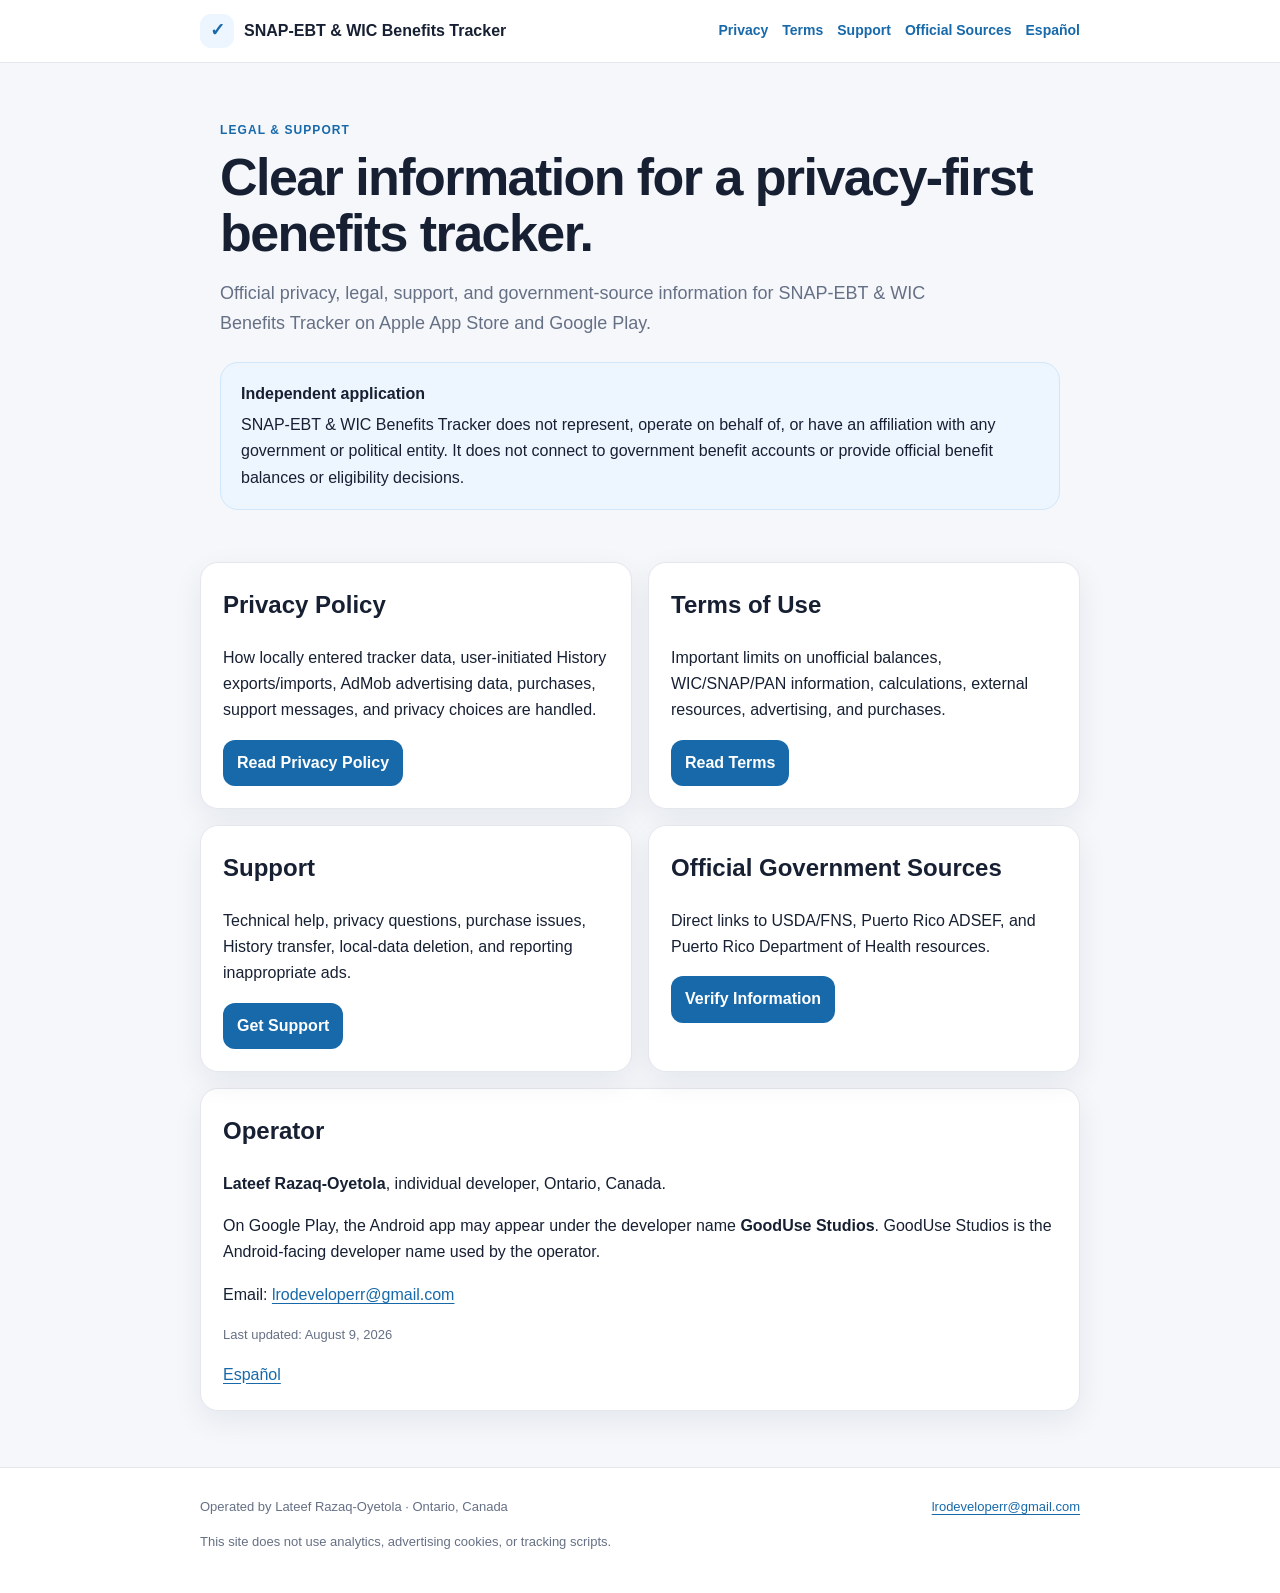
==== docs/index.html @ ac54eca4 "Standardize GoodUse Studios publisher name" ====
<!doctype html><html lang="en"><head><meta charset="utf-8"><meta name="viewport" content="width=device-width,initial-scale=1"><meta name="description" content="Official legal and support site for SNAP-EBT & WIC Benefits Tracker."><title>SNAP-EBT & WIC Benefits Tracker · Legal & Support</title><link rel="stylesheet" href="assets/style.css"></head><body><header class="site-header"><div class="header-inner"><a class="brand" href="./"><span class="brand-mark" aria-hidden="true">✓</span><span>SNAP-EBT &amp; WIC Benefits Tracker</span></a><nav class="nav"><a href="privacy/">Privacy</a><a href="terms/">Terms</a><a href="support/">Support</a><a href="official-sources/">Official Sources</a><a href="es/">Español</a></nav></div></header><main id="main" class="container">
<section class="hero"><div class="eyebrow">Legal & Support</div><h1>Clear information for a privacy-first benefits tracker.</h1><p>Official privacy, legal, support, and government-source information for SNAP-EBT &amp; WIC Benefits Tracker on Apple App Store and Google Play.</p><div class="notice"><strong>Independent application</strong>SNAP-EBT &amp; WIC Benefits Tracker does not represent, operate on behalf of, or have an affiliation with any government or political entity. It does not connect to government benefit accounts or provide official benefit balances or eligibility decisions.</div></section>
<section class="card-grid"><article class="card"><h2>Privacy Policy</h2><p>How locally entered tracker data, user-initiated History exports/imports, AdMob advertising data, purchases, support messages, and privacy choices are handled.</p><a class="button" href="privacy/">Read Privacy Policy</a></article><article class="card"><h2>Terms of Use</h2><p>Important limits on unofficial balances, WIC/SNAP/PAN information, calculations, external resources, advertising, and purchases.</p><a class="button" href="terms/">Read Terms</a></article><article class="card"><h2>Support</h2><p>Technical help, privacy questions, purchase issues, History transfer, local-data deletion, and reporting inappropriate ads.</p><a class="button" href="support/">Get Support</a></article><article class="card"><h2>Official Government Sources</h2><p>Direct links to USDA/FNS, Puerto Rico ADSEF, and Puerto Rico Department of Health resources.</p><a class="button" href="official-sources/">Verify Information</a></article></section>
<section class="card" style="margin-top:16px"><h2>Operator</h2><p><strong>Lateef Razaq-Oyetola</strong>, individual developer, Ontario, Canada.</p><p>On Google Play, the Android app may appear under the developer name <strong>GoodUse Studios</strong>. GoodUse Studios is the Android-facing developer name used by the operator.</p><p>Email: <a href="mailto:lrodeveloperr@gmail.com">lrodeveloperr@gmail.com</a></p><p class="small">Last updated: August 9, 2026</p><p><a href="es/">Español</a></p></section>
</main><footer class="footer"><div class="footer-inner"><div class="footer-row"><span>Operated by Lateef Razaq-Oyetola · Ontario, Canada</span><a href="mailto:lrodeveloperr@gmail.com">lrodeveloperr@gmail.com</a></div><p class="small">This site does not use analytics, advertising cookies, or tracking scripts.</p></div></footer></body></html>
---- docs/assets/style.css ----
:root{
  --bg:#f5f7fb;--surface:#fff;--text:#172033;--muted:#667085;--line:#e4e7ec;
  --accent:#1769aa;--accent2:#edf6ff;--good:#176b45;--warn:#8a5b00;
  --radius:18px;--shadow:0 10px 30px rgba(16,24,40,.07);--max:920px
}
*{box-sizing:border-box}html{scroll-behavior:smooth}body{margin:0;background:var(--bg);color:var(--text);font-family:-apple-system,BlinkMacSystemFont,"Segoe UI",Roboto,Helvetica,Arial,sans-serif;line-height:1.65}a{color:var(--accent);text-underline-offset:3px}a:hover{text-decoration-thickness:2px}.skip{position:absolute;left:-9999px}.skip:focus{left:16px;top:12px;background:#fff;padding:10px 14px;border-radius:10px;z-index:10}.site-header{background:rgba(255,255,255,.96);border-bottom:1px solid var(--line);position:sticky;top:0;z-index:5}.header-inner{max-width:var(--max);margin:auto;padding:14px 20px;display:flex;align-items:center;justify-content:space-between;gap:18px}.brand{display:flex;align-items:center;gap:10px;text-decoration:none;color:var(--text);font-weight:800}.brand-mark{width:34px;height:34px;border-radius:11px;background:var(--accent2);display:grid;place-items:center;color:var(--accent);font-size:18px}.nav{display:flex;gap:14px;flex-wrap:wrap}.nav a{text-decoration:none;font-size:14px;font-weight:650}.hero{max-width:var(--max);margin:0 auto;padding:58px 20px 28px}.eyebrow{text-transform:uppercase;letter-spacing:.09em;color:var(--accent);font-weight:800;font-size:12px}.hero h1{font-size:clamp(32px,5vw,52px);line-height:1.08;margin:8px 0 14px;letter-spacing:-.03em}.hero p{font-size:18px;color:var(--muted);max-width:720px}.notice{background:var(--accent2);border:1px solid #cfe6fb;border-radius:var(--radius);padding:18px 20px;margin:24px 0}.notice strong{display:block;margin-bottom:4px}.container{max-width:var(--max);margin:0 auto;padding:0 20px 56px}.card-grid{display:grid;grid-template-columns:repeat(2,minmax(0,1fr));gap:16px}.card{background:var(--surface);border:1px solid var(--line);border-radius:var(--radius);padding:22px;box-shadow:var(--shadow)}.card h2,.card h3{margin-top:0}.card p:last-child{margin-bottom:0}.doc{background:var(--surface);border:1px solid var(--line);border-radius:24px;padding:clamp(22px,5vw,52px);box-shadow:var(--shadow)}.doc h1{font-size:36px;line-height:1.15;margin-top:0}.doc h2{font-size:23px;margin-top:38px;padding-top:8px}.doc h3{font-size:18px;margin-top:26px}.doc ul{padding-left:22px}.meta{color:var(--muted);font-size:14px}.toc{background:#f9fafb;border:1px solid var(--line);border-radius:14px;padding:16px 18px;margin:26px 0}.toc a{display:inline-block;margin:3px 10px 3px 0}.source-list{display:grid;gap:14px}.source-item{border:1px solid var(--line);border-radius:14px;padding:16px}.source-item h3{margin:0 0 6px}.badge{display:inline-flex;border-radius:999px;background:#eef7f2;color:var(--good);font-size:12px;font-weight:750;padding:4px 8px;margin-left:7px}.footer{border-top:1px solid var(--line);background:#fff}.footer-inner{max-width:var(--max);margin:auto;padding:28px 20px;color:var(--muted);font-size:13px}.footer-row{display:flex;justify-content:space-between;gap:18px;flex-wrap:wrap}.language{font-size:13px}.button{display:inline-flex;align-items:center;justify-content:center;text-decoration:none;border-radius:12px;padding:10px 14px;background:var(--accent);color:#fff;font-weight:750}.button.secondary{background:#fff;color:var(--accent);border:1px solid #b9d8f0}.contact-box{background:#f9fafb;border:1px solid var(--line);border-radius:14px;padding:18px}.warning{background:#fff8e8;border:1px solid #f1d89e;color:#684700;border-radius:14px;padding:16px}.small{font-size:13px;color:var(--muted)}code.inline{font-family:ui-monospace,SFMono-Regular,Menlo,monospace;background:#f2f4f7;border-radius:6px;padding:2px 6px}.store-block{background:#101828;color:#fff;border-radius:14px;padding:18px;white-space:pre-wrap;font-family:ui-monospace,SFMono-Regular,Menlo,monospace;font-size:13px;line-height:1.55;overflow:auto}
@media(max-width:720px){.header-inner{align-items:flex-start;flex-direction:column}.nav{gap:10px}.hero{padding-top:36px}.card-grid{grid-template-columns:1fr}.doc{border-radius:18px}.doc h1{font-size:30px}}
@media print{.site-header,.footer,.button{display:none!important}body{background:#fff}.container{padding:0}.doc{box-shadow:none;border:0;padding:0}}
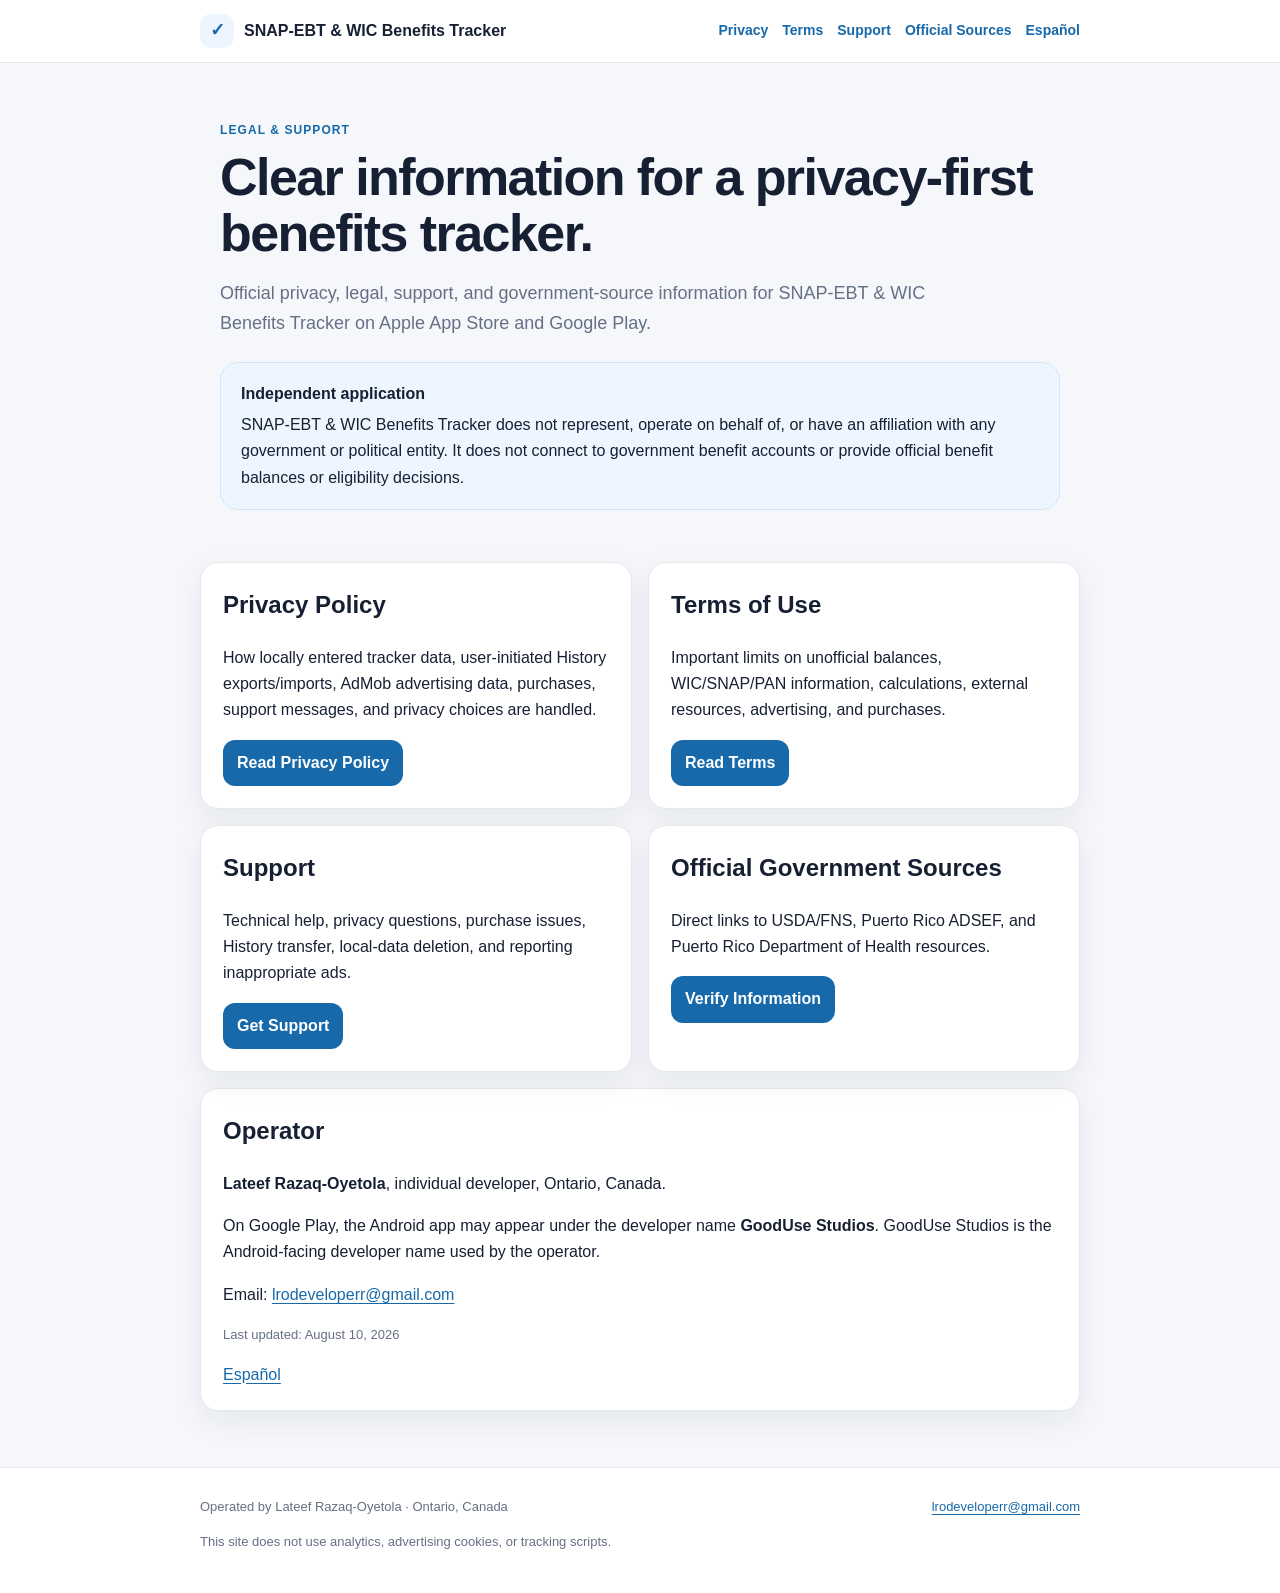
==== commit 37e5e465: "Align privacy disclosures with final app configuration" ====
--- a/docs/index.html
+++ b/docs/index.html
@@ -1,5 +1,5 @@
 <!doctype html><html lang="en"><head><meta charset="utf-8"><meta name="viewport" content="width=device-width,initial-scale=1"><meta name="description" content="Official legal and support site for SNAP-EBT & WIC Benefits Tracker."><title>SNAP-EBT & WIC Benefits Tracker · Legal & Support</title><link rel="stylesheet" href="assets/style.css"></head><body><header class="site-header"><div class="header-inner"><a class="brand" href="./"><span class="brand-mark" aria-hidden="true">✓</span><span>SNAP-EBT &amp; WIC Benefits Tracker</span></a><nav class="nav"><a href="privacy/">Privacy</a><a href="terms/">Terms</a><a href="support/">Support</a><a href="official-sources/">Official Sources</a><a href="es/">Español</a></nav></div></header><main id="main" class="container">
 <section class="hero"><div class="eyebrow">Legal & Support</div><h1>Clear information for a privacy-first benefits tracker.</h1><p>Official privacy, legal, support, and government-source information for SNAP-EBT &amp; WIC Benefits Tracker on Apple App Store and Google Play.</p><div class="notice"><strong>Independent application</strong>SNAP-EBT &amp; WIC Benefits Tracker does not represent, operate on behalf of, or have an affiliation with any government or political entity. It does not connect to government benefit accounts or provide official benefit balances or eligibility decisions.</div></section>
 <section class="card-grid"><article class="card"><h2>Privacy Policy</h2><p>How locally entered tracker data, user-initiated History exports/imports, AdMob advertising data, purchases, support messages, and privacy choices are handled.</p><a class="button" href="privacy/">Read Privacy Policy</a></article><article class="card"><h2>Terms of Use</h2><p>Important limits on unofficial balances, WIC/SNAP/PAN information, calculations, external resources, advertising, and purchases.</p><a class="button" href="terms/">Read Terms</a></article><article class="card"><h2>Support</h2><p>Technical help, privacy questions, purchase issues, History transfer, local-data deletion, and reporting inappropriate ads.</p><a class="button" href="support/">Get Support</a></article><article class="card"><h2>Official Government Sources</h2><p>Direct links to USDA/FNS, Puerto Rico ADSEF, and Puerto Rico Department of Health resources.</p><a class="button" href="official-sources/">Verify Information</a></article></section>
-<section class="card" style="margin-top:16px"><h2>Operator</h2><p><strong>Lateef Razaq-Oyetola</strong>, individual developer, Ontario, Canada.</p><p>On Google Play, the Android app may appear under the developer name <strong>GoodUse Studios</strong>. GoodUse Studios is the Android-facing developer name used by the operator.</p><p>Email: <a href="mailto:lrodeveloperr@gmail.com">lrodeveloperr@gmail.com</a></p><p class="small">Last updated: August 9, 2026</p><p><a href="es/">Español</a></p></section>
+<section class="card" style="margin-top:16px"><h2>Operator</h2><p><strong>Lateef Razaq-Oyetola</strong>, individual developer, Ontario, Canada.</p><p>On Google Play, the Android app may appear under the developer name <strong>GoodUse Studios</strong>. GoodUse Studios is the Android-facing developer name used by the operator.</p><p>Email: <a href="mailto:lrodeveloperr@gmail.com">lrodeveloperr@gmail.com</a></p><p class="small">Last updated: August 10, 2026</p><p><a href="es/">Español</a></p></section>
 </main><footer class="footer"><div class="footer-inner"><div class="footer-row"><span>Operated by Lateef Razaq-Oyetola · Ontario, Canada</span><a href="mailto:lrodeveloperr@gmail.com">lrodeveloperr@gmail.com</a></div><p class="small">This site does not use analytics, advertising cookies, or tracking scripts.</p></div></footer></body></html>
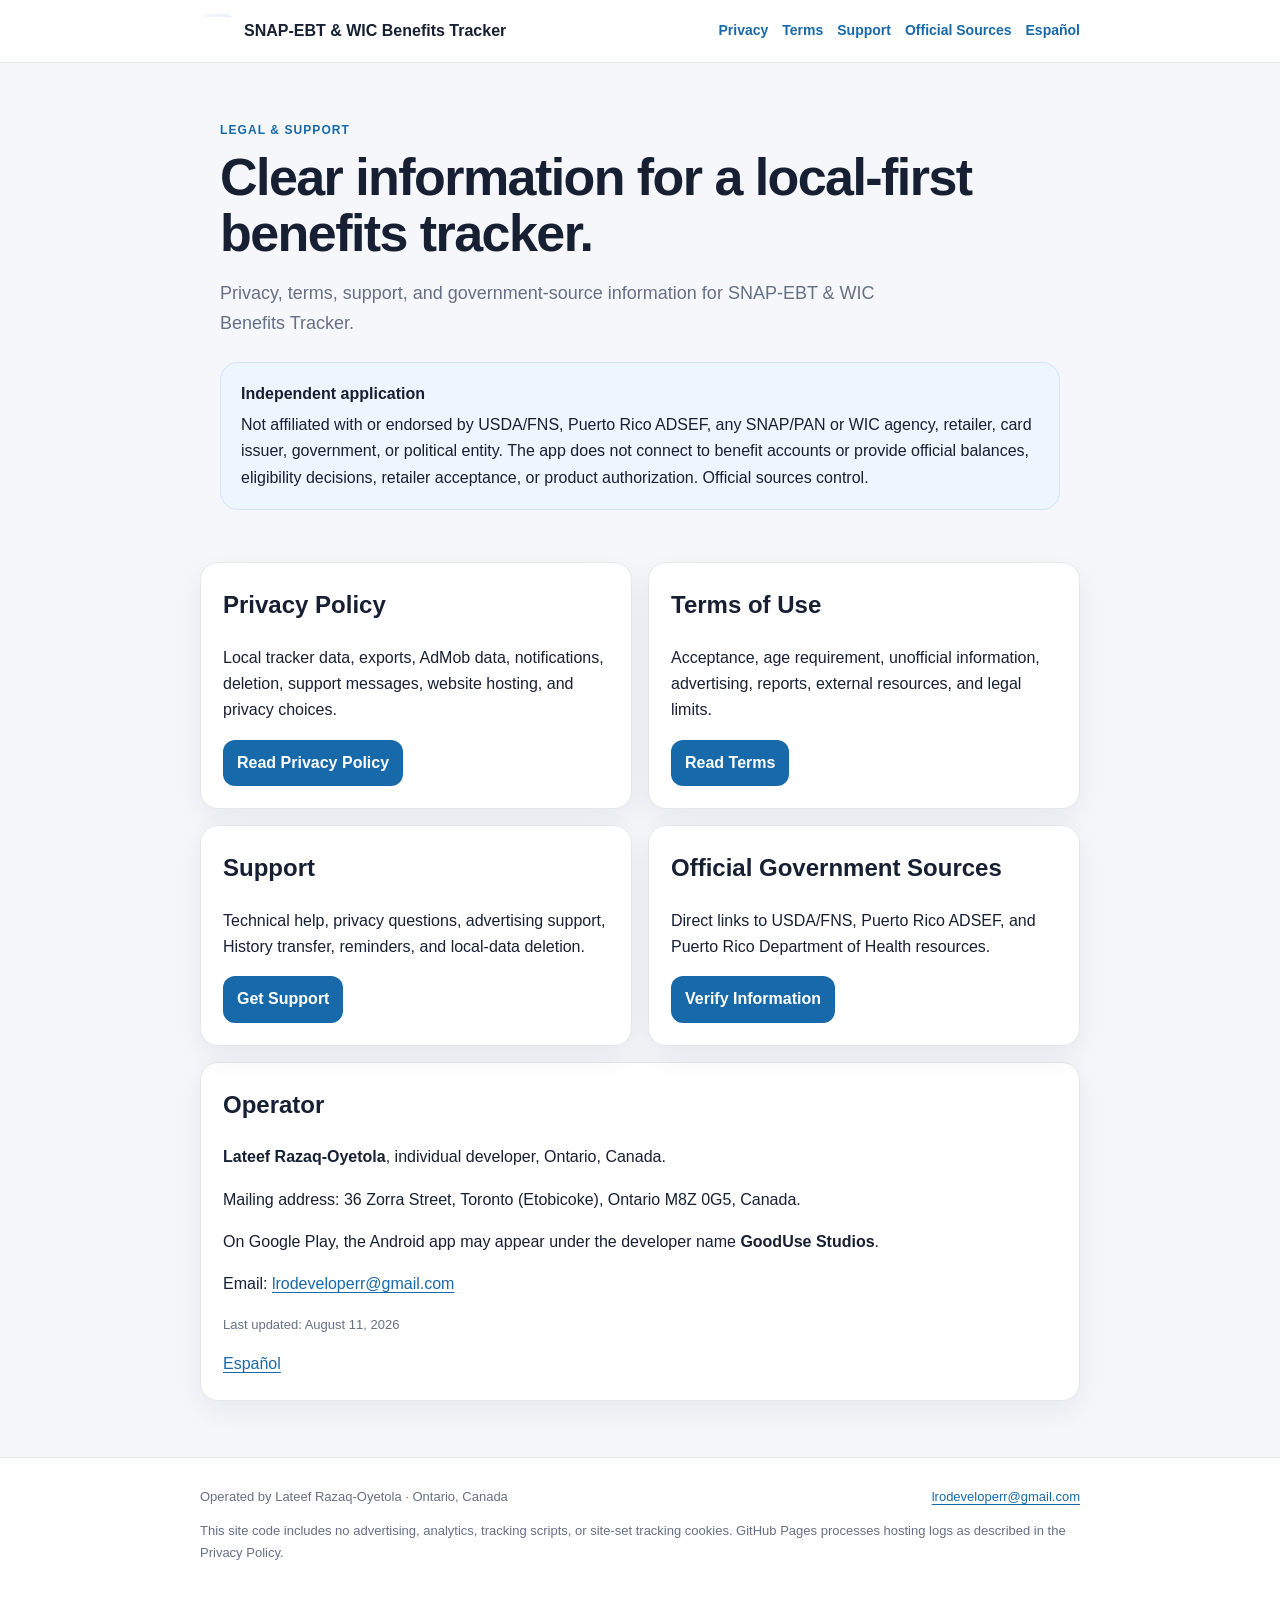
==== commit e5e9a6d1: "Publish final bilingual privacy and support policies" ====
--- a/docs/index.html
+++ b/docs/index.html
@@ -1,5 +1,5 @@
-<!doctype html><html lang="en"><head><meta charset="utf-8"><meta name="viewport" content="width=device-width,initial-scale=1"><meta name="description" content="Official legal and support site for SNAP-EBT & WIC Benefits Tracker."><title>SNAP-EBT & WIC Benefits Tracker · Legal & Support</title><link rel="stylesheet" href="assets/style.css"></head><body><header class="site-header"><div class="header-inner"><a class="brand" href="./"><span class="brand-mark" aria-hidden="true">✓</span><span>SNAP-EBT &amp; WIC Benefits Tracker</span></a><nav class="nav"><a href="privacy/">Privacy</a><a href="terms/">Terms</a><a href="support/">Support</a><a href="official-sources/">Official Sources</a><a href="es/">Español</a></nav></div></header><main id="main" class="container">
-<section class="hero"><div class="eyebrow">Legal & Support</div><h1>Clear information for a privacy-first benefits tracker.</h1><p>Official privacy, legal, support, and government-source information for SNAP-EBT &amp; WIC Benefits Tracker on Apple App Store and Google Play.</p><div class="notice"><strong>Independent application</strong>SNAP-EBT &amp; WIC Benefits Tracker does not represent, operate on behalf of, or have an affiliation with any government or political entity. It does not connect to government benefit accounts or provide official benefit balances or eligibility decisions.</div></section>
-<section class="card-grid"><article class="card"><h2>Privacy Policy</h2><p>How locally entered tracker data, user-initiated History exports/imports, AdMob advertising data, purchases, support messages, and privacy choices are handled.</p><a class="button" href="privacy/">Read Privacy Policy</a></article><article class="card"><h2>Terms of Use</h2><p>Important limits on unofficial balances, WIC/SNAP/PAN information, calculations, external resources, advertising, and purchases.</p><a class="button" href="terms/">Read Terms</a></article><article class="card"><h2>Support</h2><p>Technical help, privacy questions, purchase issues, History transfer, local-data deletion, and reporting inappropriate ads.</p><a class="button" href="support/">Get Support</a></article><article class="card"><h2>Official Government Sources</h2><p>Direct links to USDA/FNS, Puerto Rico ADSEF, and Puerto Rico Department of Health resources.</p><a class="button" href="official-sources/">Verify Information</a></article></section>
-<section class="card" style="margin-top:16px"><h2>Operator</h2><p><strong>Lateef Razaq-Oyetola</strong>, individual developer, Ontario, Canada.</p><p>On Google Play, the Android app may appear under the developer name <strong>GoodUse Studios</strong>. GoodUse Studios is the Android-facing developer name used by the operator.</p><p>Email: <a href="mailto:lrodeveloperr@gmail.com">lrodeveloperr@gmail.com</a></p><p class="small">Last updated: August 10, 2026</p><p><a href="es/">Español</a></p></section>
-</main><footer class="footer"><div class="footer-inner"><div class="footer-row"><span>Operated by Lateef Razaq-Oyetola · Ontario, Canada</span><a href="mailto:lrodeveloperr@gmail.com">lrodeveloperr@gmail.com</a></div><p class="small">This site does not use analytics, advertising cookies, or tracking scripts.</p></div></footer></body></html>+<!doctype html><html lang="en"><head><meta charset="utf-8"><meta name="viewport" content="width=device-width,initial-scale=1"><meta name="description" content="Official legal and support site for SNAP-EBT & WIC Benefits Tracker."><title>SNAP-EBT &amp; WIC Benefits Tracker · Legal &amp; Support</title><link rel="stylesheet" href="assets/style.css"><link rel="icon" type="image/png" href="assets/brand-logo.png"><link rel="apple-touch-icon" href="assets/brand-logo.png"><link rel="manifest" href="site.webmanifest"></head><body><a class="skip" href="#main">Skip to content</a><header class="site-header"><div class="header-inner"><a class="brand" href="./"><img class="brand-mark" src="assets/brand-logo.png" alt=""><span>SNAP-EBT &amp; WIC Benefits Tracker</span></a><nav class="nav" aria-label="Legal navigation"><a href="privacy/">Privacy</a><a href="terms/">Terms</a><a href="support/">Support</a><a href="official-sources/">Official Sources</a><a href="es/">Español</a></nav></div></header><main id="main" class="container">
+<section class="hero"><div class="eyebrow">Legal &amp; Support</div><h1>Clear information for a local-first benefits tracker.</h1><p>Privacy, terms, support, and government-source information for SNAP-EBT &amp; WIC Benefits Tracker.</p><div class="notice"><strong>Independent application</strong>Not affiliated with or endorsed by USDA/FNS, Puerto Rico ADSEF, any SNAP/PAN or WIC agency, retailer, card issuer, government, or political entity. The app does not connect to benefit accounts or provide official balances, eligibility decisions, retailer acceptance, or product authorization. Official sources control.</div></section>
+<section class="card-grid"><article class="card"><h2>Privacy Policy</h2><p>Local tracker data, exports, AdMob data, notifications, deletion, support messages, website hosting, and privacy choices.</p><a class="button" href="privacy/">Read Privacy Policy</a></article><article class="card"><h2>Terms of Use</h2><p>Acceptance, age requirement, unofficial information, advertising, reports, external resources, and legal limits.</p><a class="button" href="terms/">Read Terms</a></article><article class="card"><h2>Support</h2><p>Technical help, privacy questions, advertising support, History transfer, reminders, and local-data deletion.</p><a class="button" href="support/">Get Support</a></article><article class="card"><h2>Official Government Sources</h2><p>Direct links to USDA/FNS, Puerto Rico ADSEF, and Puerto Rico Department of Health resources.</p><a class="button" href="official-sources/">Verify Information</a></article></section>
+<section class="card" style="margin-top:16px"><h2>Operator</h2><p><strong>Lateef Razaq-Oyetola</strong>, individual developer, Ontario, Canada.</p><p>Mailing address: 36 Zorra Street, Toronto (Etobicoke), Ontario M8Z 0G5, Canada.</p><p>On Google Play, the Android app may appear under the developer name <strong>GoodUse Studios</strong>.</p><p>Email: <a href="mailto:lrodeveloperr@gmail.com">lrodeveloperr@gmail.com</a></p><p class="small">Last updated: August 11, 2026</p><p><a href="es/">Español</a></p></section>
+</main><footer class="footer"><div class="footer-inner"><div class="footer-row"><span>Operated by Lateef Razaq-Oyetola · Ontario, Canada</span><a href="mailto:lrodeveloperr@gmail.com">lrodeveloperr@gmail.com</a></div><p class="small">This site code includes no advertising, analytics, tracking scripts, or site-set tracking cookies. GitHub Pages processes hosting logs as described in the Privacy Policy.</p></div></footer></body></html>
--- a/docs/assets/style.css
+++ b/docs/assets/style.css
@@ -3,6 +3,6 @@
   --accent:#1769aa;--accent2:#edf6ff;--good:#176b45;--warn:#8a5b00;
   --radius:18px;--shadow:0 10px 30px rgba(16,24,40,.07);--max:920px
 }
-*{box-sizing:border-box}html{scroll-behavior:smooth}body{margin:0;background:var(--bg);color:var(--text);font-family:-apple-system,BlinkMacSystemFont,"Segoe UI",Roboto,Helvetica,Arial,sans-serif;line-height:1.65}a{color:var(--accent);text-underline-offset:3px}a:hover{text-decoration-thickness:2px}.skip{position:absolute;left:-9999px}.skip:focus{left:16px;top:12px;background:#fff;padding:10px 14px;border-radius:10px;z-index:10}.site-header{background:rgba(255,255,255,.96);border-bottom:1px solid var(--line);position:sticky;top:0;z-index:5}.header-inner{max-width:var(--max);margin:auto;padding:14px 20px;display:flex;align-items:center;justify-content:space-between;gap:18px}.brand{display:flex;align-items:center;gap:10px;text-decoration:none;color:var(--text);font-weight:800}.brand-mark{width:34px;height:34px;border-radius:11px;background:var(--accent2);display:grid;place-items:center;color:var(--accent);font-size:18px}.nav{display:flex;gap:14px;flex-wrap:wrap}.nav a{text-decoration:none;font-size:14px;font-weight:650}.hero{max-width:var(--max);margin:0 auto;padding:58px 20px 28px}.eyebrow{text-transform:uppercase;letter-spacing:.09em;color:var(--accent);font-weight:800;font-size:12px}.hero h1{font-size:clamp(32px,5vw,52px);line-height:1.08;margin:8px 0 14px;letter-spacing:-.03em}.hero p{font-size:18px;color:var(--muted);max-width:720px}.notice{background:var(--accent2);border:1px solid #cfe6fb;border-radius:var(--radius);padding:18px 20px;margin:24px 0}.notice strong{display:block;margin-bottom:4px}.container{max-width:var(--max);margin:0 auto;padding:0 20px 56px}.card-grid{display:grid;grid-template-columns:repeat(2,minmax(0,1fr));gap:16px}.card{background:var(--surface);border:1px solid var(--line);border-radius:var(--radius);padding:22px;box-shadow:var(--shadow)}.card h2,.card h3{margin-top:0}.card p:last-child{margin-bottom:0}.doc{background:var(--surface);border:1px solid var(--line);border-radius:24px;padding:clamp(22px,5vw,52px);box-shadow:var(--shadow)}.doc h1{font-size:36px;line-height:1.15;margin-top:0}.doc h2{font-size:23px;margin-top:38px;padding-top:8px}.doc h3{font-size:18px;margin-top:26px}.doc ul{padding-left:22px}.meta{color:var(--muted);font-size:14px}.toc{background:#f9fafb;border:1px solid var(--line);border-radius:14px;padding:16px 18px;margin:26px 0}.toc a{display:inline-block;margin:3px 10px 3px 0}.source-list{display:grid;gap:14px}.source-item{border:1px solid var(--line);border-radius:14px;padding:16px}.source-item h3{margin:0 0 6px}.badge{display:inline-flex;border-radius:999px;background:#eef7f2;color:var(--good);font-size:12px;font-weight:750;padding:4px 8px;margin-left:7px}.footer{border-top:1px solid var(--line);background:#fff}.footer-inner{max-width:var(--max);margin:auto;padding:28px 20px;color:var(--muted);font-size:13px}.footer-row{display:flex;justify-content:space-between;gap:18px;flex-wrap:wrap}.language{font-size:13px}.button{display:inline-flex;align-items:center;justify-content:center;text-decoration:none;border-radius:12px;padding:10px 14px;background:var(--accent);color:#fff;font-weight:750}.button.secondary{background:#fff;color:var(--accent);border:1px solid #b9d8f0}.contact-box{background:#f9fafb;border:1px solid var(--line);border-radius:14px;padding:18px}.warning{background:#fff8e8;border:1px solid #f1d89e;color:#684700;border-radius:14px;padding:16px}.small{font-size:13px;color:var(--muted)}code.inline{font-family:ui-monospace,SFMono-Regular,Menlo,monospace;background:#f2f4f7;border-radius:6px;padding:2px 6px}.store-block{background:#101828;color:#fff;border-radius:14px;padding:18px;white-space:pre-wrap;font-family:ui-monospace,SFMono-Regular,Menlo,monospace;font-size:13px;line-height:1.55;overflow:auto}
+*{box-sizing:border-box}html{scroll-behavior:smooth}body{margin:0;background:var(--bg);color:var(--text);font-family:-apple-system,BlinkMacSystemFont,"Segoe UI",Roboto,Helvetica,Arial,sans-serif;line-height:1.65}a{color:var(--accent);text-underline-offset:3px}a:hover{text-decoration-thickness:2px}.skip{position:absolute;left:-9999px}.skip:focus{left:16px;top:12px;background:#fff;padding:10px 14px;border-radius:10px;z-index:10}.site-header{background:rgba(255,255,255,.96);border-bottom:1px solid var(--line);position:sticky;top:0;z-index:5}.header-inner{max-width:var(--max);margin:auto;padding:14px 20px;display:flex;align-items:center;justify-content:space-between;gap:18px}.brand{display:flex;align-items:center;gap:10px;text-decoration:none;color:var(--text);font-weight:800}.brand-mark{display:block;flex:none;width:34px;height:34px;border-radius:9px;object-fit:cover;overflow:hidden}.nav{display:flex;gap:14px;flex-wrap:wrap}.nav a{text-decoration:none;font-size:14px;font-weight:650}.hero{max-width:var(--max);margin:0 auto;padding:58px 20px 28px}.eyebrow{text-transform:uppercase;letter-spacing:.09em;color:var(--accent);font-weight:800;font-size:12px}.hero h1{font-size:clamp(32px,5vw,52px);line-height:1.08;margin:8px 0 14px;letter-spacing:-.03em}.hero p{font-size:18px;color:var(--muted);max-width:720px}.notice{background:var(--accent2);border:1px solid #cfe6fb;border-radius:var(--radius);padding:18px 20px;margin:24px 0}.notice strong{display:block;margin-bottom:4px}.container{max-width:var(--max);margin:0 auto;padding:0 20px 56px}.card-grid{display:grid;grid-template-columns:repeat(2,minmax(0,1fr));gap:16px}.card{background:var(--surface);border:1px solid var(--line);border-radius:var(--radius);padding:22px;box-shadow:var(--shadow)}.card h2,.card h3{margin-top:0}.card p:last-child{margin-bottom:0}.doc{background:var(--surface);border:1px solid var(--line);border-radius:24px;padding:clamp(22px,5vw,52px);box-shadow:var(--shadow)}.doc h1{overflow-wrap:anywhere;font-size:36px;line-height:1.15;margin-top:0}.doc h2{font-size:23px;margin-top:38px;padding-top:8px}.doc h3{font-size:18px;margin-top:26px}.doc ul{padding-left:22px}.meta{color:var(--muted);font-size:14px}.toc{background:#f9fafb;border:1px solid var(--line);border-radius:14px;padding:16px 18px;margin:26px 0}.toc a{display:inline-block;margin:3px 10px 3px 0}.source-list{display:grid;gap:14px}.source-item{min-width:0;border:1px solid var(--line);border-radius:14px;padding:16px}.source-item a{overflow-wrap:anywhere;word-break:break-word}.source-item h3{margin:0 0 6px}.badge{display:inline-flex;border-radius:999px;background:#eef7f2;color:var(--good);font-size:12px;font-weight:750;padding:4px 8px;margin-left:7px}.footer{border-top:1px solid var(--line);background:#fff}.footer-inner{max-width:var(--max);margin:auto;padding:28px 20px;color:var(--muted);font-size:13px}.footer-row{display:flex;justify-content:space-between;gap:18px;flex-wrap:wrap}.language{font-size:13px}.button{display:inline-flex;align-items:center;justify-content:center;text-decoration:none;border-radius:12px;padding:10px 14px;background:var(--accent);color:#fff;font-weight:750}.button.secondary{background:#fff;color:var(--accent);border:1px solid #b9d8f0}.contact-box{background:#f9fafb;border:1px solid var(--line);border-radius:14px;padding:18px}.warning{background:#fff8e8;border:1px solid #f1d89e;color:#684700;border-radius:14px;padding:16px}.small{font-size:13px;color:var(--muted)}code.inline{font-family:ui-monospace,SFMono-Regular,Menlo,monospace;background:#f2f4f7;border-radius:6px;padding:2px 6px}.store-block{background:#101828;color:#fff;border-radius:14px;padding:18px;white-space:pre-wrap;font-family:ui-monospace,SFMono-Regular,Menlo,monospace;font-size:13px;line-height:1.55;overflow:auto}
 @media(max-width:720px){.header-inner{align-items:flex-start;flex-direction:column}.nav{gap:10px}.hero{padding-top:36px}.card-grid{grid-template-columns:1fr}.doc{border-radius:18px}.doc h1{font-size:30px}}
 @media print{.site-header,.footer,.button{display:none!important}body{background:#fff}.container{padding:0}.doc{box-shadow:none;border:0;padding:0}}
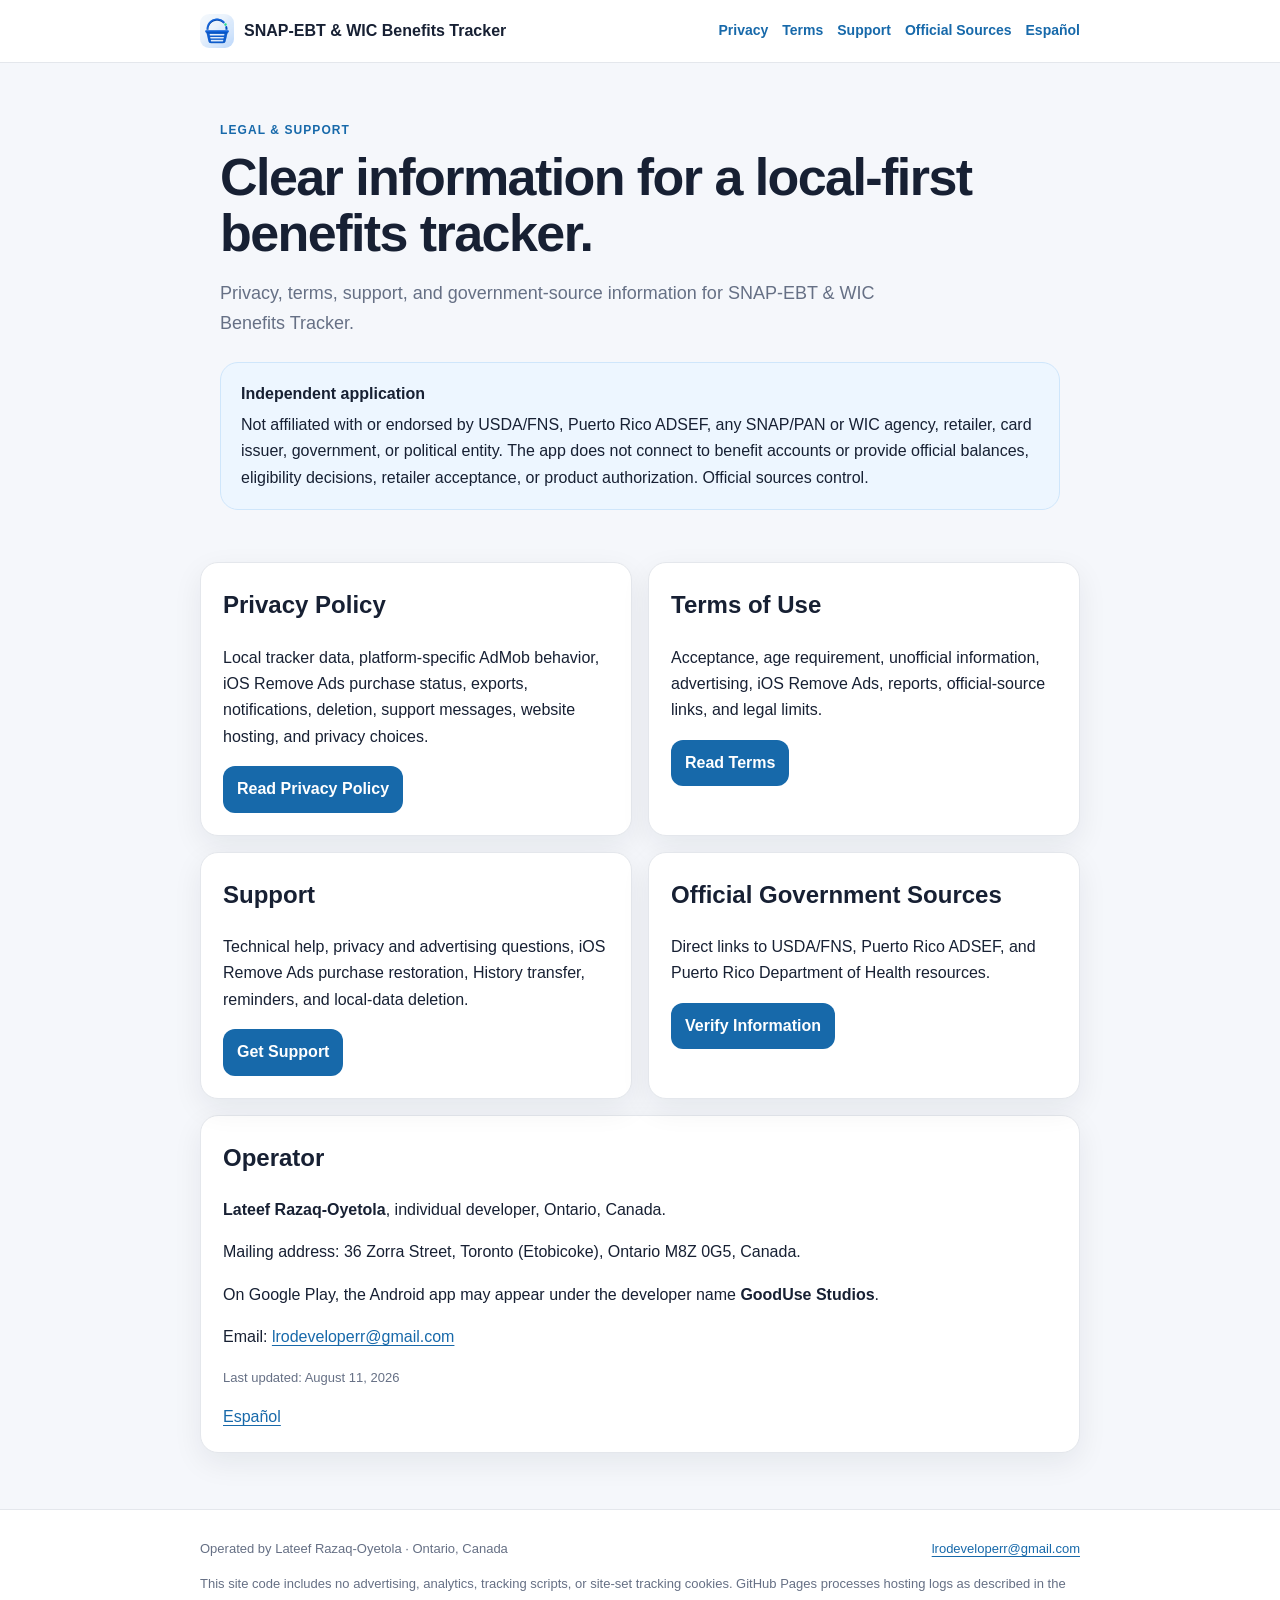
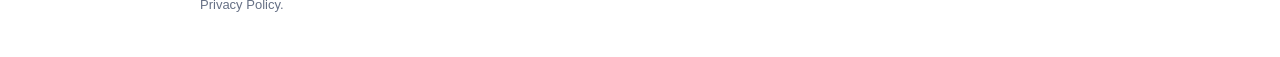
==== commit d2387ff5: "Align legal pages with $9.99 iOS Remove Ads purchase" ====
--- a/docs/index.html
+++ b/docs/index.html
@@ -1,5 +1,5 @@
 <!doctype html><html lang="en"><head><meta charset="utf-8"><meta name="viewport" content="width=device-width,initial-scale=1"><meta name="description" content="Official legal and support site for SNAP-EBT & WIC Benefits Tracker."><title>SNAP-EBT &amp; WIC Benefits Tracker · Legal &amp; Support</title><link rel="stylesheet" href="assets/style.css"><link rel="icon" type="image/png" href="assets/brand-logo.png"><link rel="apple-touch-icon" href="assets/brand-logo.png"><link rel="manifest" href="site.webmanifest"></head><body><a class="skip" href="#main">Skip to content</a><header class="site-header"><div class="header-inner"><a class="brand" href="./"><img class="brand-mark" src="assets/brand-logo.png" alt=""><span>SNAP-EBT &amp; WIC Benefits Tracker</span></a><nav class="nav" aria-label="Legal navigation"><a href="privacy/">Privacy</a><a href="terms/">Terms</a><a href="support/">Support</a><a href="official-sources/">Official Sources</a><a href="es/">Español</a></nav></div></header><main id="main" class="container">
 <section class="hero"><div class="eyebrow">Legal &amp; Support</div><h1>Clear information for a local-first benefits tracker.</h1><p>Privacy, terms, support, and government-source information for SNAP-EBT &amp; WIC Benefits Tracker.</p><div class="notice"><strong>Independent application</strong>Not affiliated with or endorsed by USDA/FNS, Puerto Rico ADSEF, any SNAP/PAN or WIC agency, retailer, card issuer, government, or political entity. The app does not connect to benefit accounts or provide official balances, eligibility decisions, retailer acceptance, or product authorization. Official sources control.</div></section>
-<section class="card-grid"><article class="card"><h2>Privacy Policy</h2><p>Local tracker data, exports, AdMob data, notifications, deletion, support messages, website hosting, and privacy choices.</p><a class="button" href="privacy/">Read Privacy Policy</a></article><article class="card"><h2>Terms of Use</h2><p>Acceptance, age requirement, unofficial information, advertising, reports, external resources, and legal limits.</p><a class="button" href="terms/">Read Terms</a></article><article class="card"><h2>Support</h2><p>Technical help, privacy questions, advertising support, History transfer, reminders, and local-data deletion.</p><a class="button" href="support/">Get Support</a></article><article class="card"><h2>Official Government Sources</h2><p>Direct links to USDA/FNS, Puerto Rico ADSEF, and Puerto Rico Department of Health resources.</p><a class="button" href="official-sources/">Verify Information</a></article></section>
+<section class="card-grid"><article class="card"><h2>Privacy Policy</h2><p>Local tracker data, platform-specific AdMob behavior, iOS Remove Ads purchase status, exports, notifications, deletion, support messages, website hosting, and privacy choices.</p><a class="button" href="privacy/">Read Privacy Policy</a></article><article class="card"><h2>Terms of Use</h2><p>Acceptance, age requirement, unofficial information, advertising, iOS Remove Ads, reports, official-source links, and legal limits.</p><a class="button" href="terms/">Read Terms</a></article><article class="card"><h2>Support</h2><p>Technical help, privacy and advertising questions, iOS Remove Ads purchase restoration, History transfer, reminders, and local-data deletion.</p><a class="button" href="support/">Get Support</a></article><article class="card"><h2>Official Government Sources</h2><p>Direct links to USDA/FNS, Puerto Rico ADSEF, and Puerto Rico Department of Health resources.</p><a class="button" href="official-sources/">Verify Information</a></article></section>
 <section class="card" style="margin-top:16px"><h2>Operator</h2><p><strong>Lateef Razaq-Oyetola</strong>, individual developer, Ontario, Canada.</p><p>Mailing address: 36 Zorra Street, Toronto (Etobicoke), Ontario M8Z 0G5, Canada.</p><p>On Google Play, the Android app may appear under the developer name <strong>GoodUse Studios</strong>.</p><p>Email: <a href="mailto:lrodeveloperr@gmail.com">lrodeveloperr@gmail.com</a></p><p class="small">Last updated: August 11, 2026</p><p><a href="es/">Español</a></p></section>
 </main><footer class="footer"><div class="footer-inner"><div class="footer-row"><span>Operated by Lateef Razaq-Oyetola · Ontario, Canada</span><a href="mailto:lrodeveloperr@gmail.com">lrodeveloperr@gmail.com</a></div><p class="small">This site code includes no advertising, analytics, tracking scripts, or site-set tracking cookies. GitHub Pages processes hosting logs as described in the Privacy Policy.</p></div></footer></body></html>
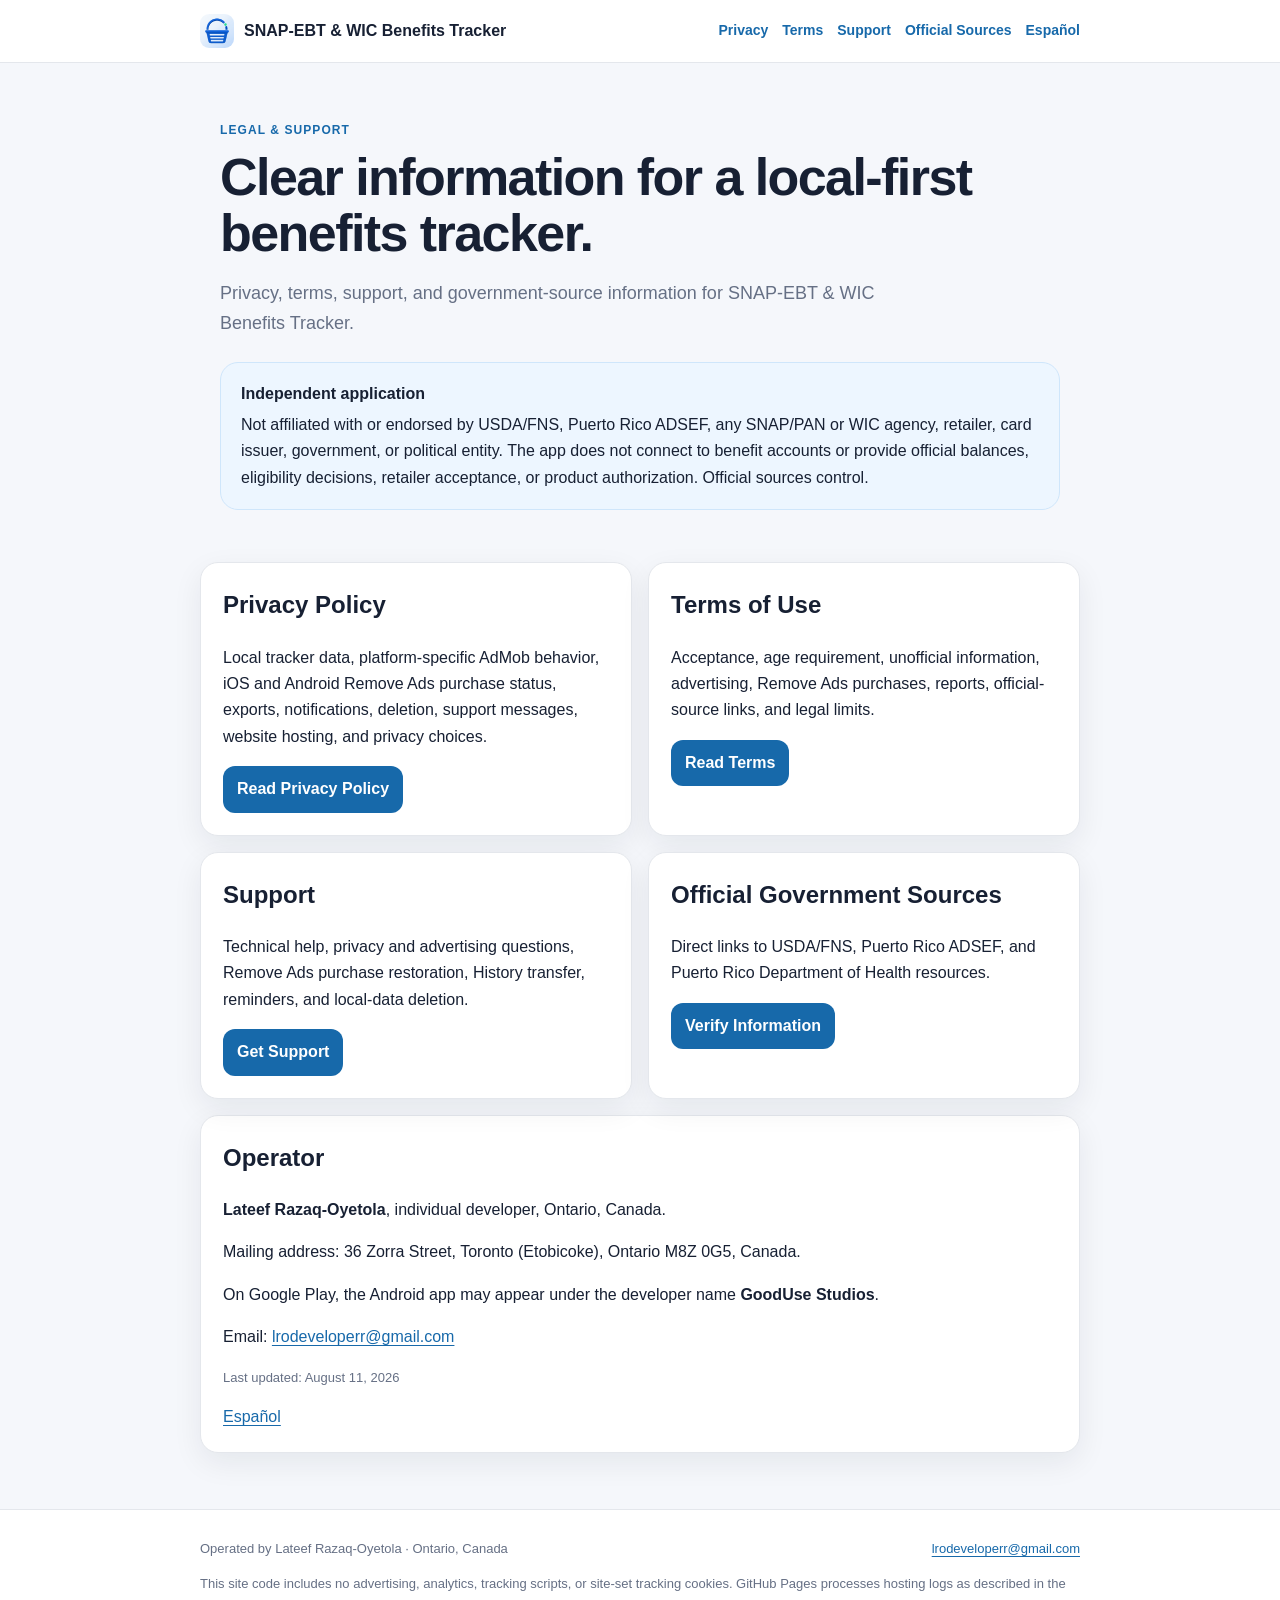
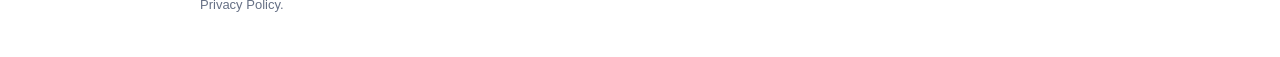
==== commit b6dcaa3b: "Align Android legal disclosures with production AAB" ====
--- a/docs/index.html
+++ b/docs/index.html
@@ -1,5 +1,5 @@
 <!doctype html><html lang="en"><head><meta charset="utf-8"><meta name="viewport" content="width=device-width,initial-scale=1"><meta name="description" content="Official legal and support site for SNAP-EBT & WIC Benefits Tracker."><title>SNAP-EBT &amp; WIC Benefits Tracker · Legal &amp; Support</title><link rel="stylesheet" href="assets/style.css"><link rel="icon" type="image/png" href="assets/brand-logo.png"><link rel="apple-touch-icon" href="assets/brand-logo.png"><link rel="manifest" href="site.webmanifest"></head><body><a class="skip" href="#main">Skip to content</a><header class="site-header"><div class="header-inner"><a class="brand" href="./"><img class="brand-mark" src="assets/brand-logo.png" alt=""><span>SNAP-EBT &amp; WIC Benefits Tracker</span></a><nav class="nav" aria-label="Legal navigation"><a href="privacy/">Privacy</a><a href="terms/">Terms</a><a href="support/">Support</a><a href="official-sources/">Official Sources</a><a href="es/">Español</a></nav></div></header><main id="main" class="container">
 <section class="hero"><div class="eyebrow">Legal &amp; Support</div><h1>Clear information for a local-first benefits tracker.</h1><p>Privacy, terms, support, and government-source information for SNAP-EBT &amp; WIC Benefits Tracker.</p><div class="notice"><strong>Independent application</strong>Not affiliated with or endorsed by USDA/FNS, Puerto Rico ADSEF, any SNAP/PAN or WIC agency, retailer, card issuer, government, or political entity. The app does not connect to benefit accounts or provide official balances, eligibility decisions, retailer acceptance, or product authorization. Official sources control.</div></section>
-<section class="card-grid"><article class="card"><h2>Privacy Policy</h2><p>Local tracker data, platform-specific AdMob behavior, iOS Remove Ads purchase status, exports, notifications, deletion, support messages, website hosting, and privacy choices.</p><a class="button" href="privacy/">Read Privacy Policy</a></article><article class="card"><h2>Terms of Use</h2><p>Acceptance, age requirement, unofficial information, advertising, iOS Remove Ads, reports, official-source links, and legal limits.</p><a class="button" href="terms/">Read Terms</a></article><article class="card"><h2>Support</h2><p>Technical help, privacy and advertising questions, iOS Remove Ads purchase restoration, History transfer, reminders, and local-data deletion.</p><a class="button" href="support/">Get Support</a></article><article class="card"><h2>Official Government Sources</h2><p>Direct links to USDA/FNS, Puerto Rico ADSEF, and Puerto Rico Department of Health resources.</p><a class="button" href="official-sources/">Verify Information</a></article></section>
+<section class="card-grid"><article class="card"><h2>Privacy Policy</h2><p>Local tracker data, platform-specific AdMob behavior, iOS and Android Remove Ads purchase status, exports, notifications, deletion, support messages, website hosting, and privacy choices.</p><a class="button" href="privacy/">Read Privacy Policy</a></article><article class="card"><h2>Terms of Use</h2><p>Acceptance, age requirement, unofficial information, advertising, Remove Ads purchases, reports, official-source links, and legal limits.</p><a class="button" href="terms/">Read Terms</a></article><article class="card"><h2>Support</h2><p>Technical help, privacy and advertising questions, Remove Ads purchase restoration, History transfer, reminders, and local-data deletion.</p><a class="button" href="support/">Get Support</a></article><article class="card"><h2>Official Government Sources</h2><p>Direct links to USDA/FNS, Puerto Rico ADSEF, and Puerto Rico Department of Health resources.</p><a class="button" href="official-sources/">Verify Information</a></article></section>
 <section class="card" style="margin-top:16px"><h2>Operator</h2><p><strong>Lateef Razaq-Oyetola</strong>, individual developer, Ontario, Canada.</p><p>Mailing address: 36 Zorra Street, Toronto (Etobicoke), Ontario M8Z 0G5, Canada.</p><p>On Google Play, the Android app may appear under the developer name <strong>GoodUse Studios</strong>.</p><p>Email: <a href="mailto:lrodeveloperr@gmail.com">lrodeveloperr@gmail.com</a></p><p class="small">Last updated: August 11, 2026</p><p><a href="es/">Español</a></p></section>
 </main><footer class="footer"><div class="footer-inner"><div class="footer-row"><span>Operated by Lateef Razaq-Oyetola · Ontario, Canada</span><a href="mailto:lrodeveloperr@gmail.com">lrodeveloperr@gmail.com</a></div><p class="small">This site code includes no advertising, analytics, tracking scripts, or site-set tracking cookies. GitHub Pages processes hosting logs as described in the Privacy Policy.</p></div></footer></body></html>
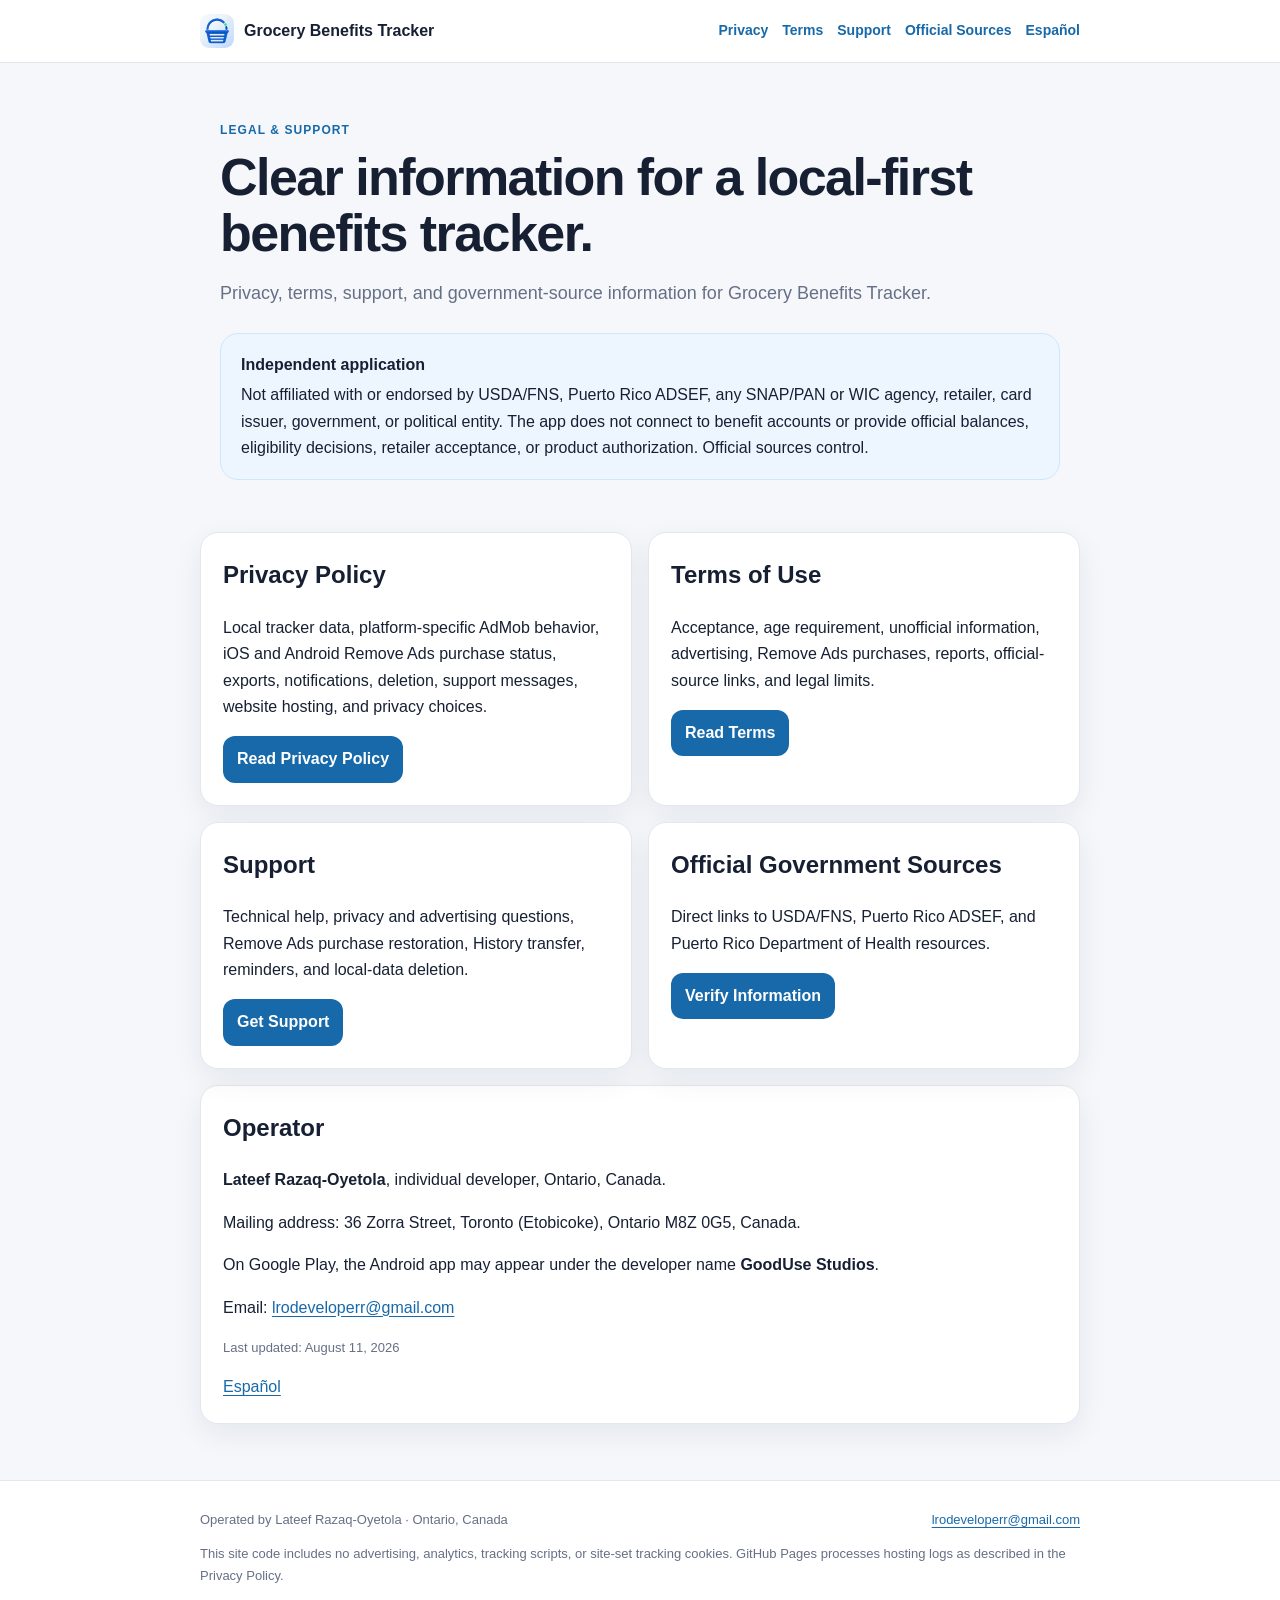
==== commit 1a2aa399: "Rename legal landing page to Grocery Benefits Tracker" ====
--- a/docs/index.html
+++ b/docs/index.html
@@ -1,5 +1,5 @@
-<!doctype html><html lang="en"><head><meta charset="utf-8"><meta name="viewport" content="width=device-width,initial-scale=1"><meta name="description" content="Official legal and support site for SNAP-EBT & WIC Benefits Tracker."><title>SNAP-EBT &amp; WIC Benefits Tracker · Legal &amp; Support</title><link rel="stylesheet" href="assets/style.css"><link rel="icon" type="image/png" href="assets/brand-logo.png"><link rel="apple-touch-icon" href="assets/brand-logo.png"><link rel="manifest" href="site.webmanifest"></head><body><a class="skip" href="#main">Skip to content</a><header class="site-header"><div class="header-inner"><a class="brand" href="./"><img class="brand-mark" src="assets/brand-logo.png" alt=""><span>SNAP-EBT &amp; WIC Benefits Tracker</span></a><nav class="nav" aria-label="Legal navigation"><a href="privacy/">Privacy</a><a href="terms/">Terms</a><a href="support/">Support</a><a href="official-sources/">Official Sources</a><a href="es/">Español</a></nav></div></header><main id="main" class="container">
-<section class="hero"><div class="eyebrow">Legal &amp; Support</div><h1>Clear information for a local-first benefits tracker.</h1><p>Privacy, terms, support, and government-source information for SNAP-EBT &amp; WIC Benefits Tracker.</p><div class="notice"><strong>Independent application</strong>Not affiliated with or endorsed by USDA/FNS, Puerto Rico ADSEF, any SNAP/PAN or WIC agency, retailer, card issuer, government, or political entity. The app does not connect to benefit accounts or provide official balances, eligibility decisions, retailer acceptance, or product authorization. Official sources control.</div></section>
+<!doctype html><html lang="en"><head><meta charset="utf-8"><meta name="viewport" content="width=device-width,initial-scale=1"><meta name="description" content="Official legal and support site for Grocery Benefits Tracker."><title>Grocery Benefits Tracker · Legal &amp; Support</title><link rel="stylesheet" href="assets/style.css"><link rel="icon" type="image/png" href="assets/brand-logo.png"><link rel="apple-touch-icon" href="assets/brand-logo.png"><link rel="manifest" href="site.webmanifest"></head><body><a class="skip" href="#main">Skip to content</a><header class="site-header"><div class="header-inner"><a class="brand" href="./"><img class="brand-mark" src="assets/brand-logo.png" alt=""><span>Grocery Benefits Tracker</span></a><nav class="nav" aria-label="Legal navigation"><a href="privacy/">Privacy</a><a href="terms/">Terms</a><a href="support/">Support</a><a href="official-sources/">Official Sources</a><a href="es/">Español</a></nav></div></header><main id="main" class="container">
+<section class="hero"><div class="eyebrow">Legal &amp; Support</div><h1>Clear information for a local-first benefits tracker.</h1><p>Privacy, terms, support, and government-source information for Grocery Benefits Tracker.</p><div class="notice"><strong>Independent application</strong>Not affiliated with or endorsed by USDA/FNS, Puerto Rico ADSEF, any SNAP/PAN or WIC agency, retailer, card issuer, government, or political entity. The app does not connect to benefit accounts or provide official balances, eligibility decisions, retailer acceptance, or product authorization. Official sources control.</div></section>
 <section class="card-grid"><article class="card"><h2>Privacy Policy</h2><p>Local tracker data, platform-specific AdMob behavior, iOS and Android Remove Ads purchase status, exports, notifications, deletion, support messages, website hosting, and privacy choices.</p><a class="button" href="privacy/">Read Privacy Policy</a></article><article class="card"><h2>Terms of Use</h2><p>Acceptance, age requirement, unofficial information, advertising, Remove Ads purchases, reports, official-source links, and legal limits.</p><a class="button" href="terms/">Read Terms</a></article><article class="card"><h2>Support</h2><p>Technical help, privacy and advertising questions, Remove Ads purchase restoration, History transfer, reminders, and local-data deletion.</p><a class="button" href="support/">Get Support</a></article><article class="card"><h2>Official Government Sources</h2><p>Direct links to USDA/FNS, Puerto Rico ADSEF, and Puerto Rico Department of Health resources.</p><a class="button" href="official-sources/">Verify Information</a></article></section>
 <section class="card" style="margin-top:16px"><h2>Operator</h2><p><strong>Lateef Razaq-Oyetola</strong>, individual developer, Ontario, Canada.</p><p>Mailing address: 36 Zorra Street, Toronto (Etobicoke), Ontario M8Z 0G5, Canada.</p><p>On Google Play, the Android app may appear under the developer name <strong>GoodUse Studios</strong>.</p><p>Email: <a href="mailto:lrodeveloperr@gmail.com">lrodeveloperr@gmail.com</a></p><p class="small">Last updated: August 11, 2026</p><p><a href="es/">Español</a></p></section>
 </main><footer class="footer"><div class="footer-inner"><div class="footer-row"><span>Operated by Lateef Razaq-Oyetola · Ontario, Canada</span><a href="mailto:lrodeveloperr@gmail.com">lrodeveloperr@gmail.com</a></div><p class="small">This site code includes no advertising, analytics, tracking scripts, or site-set tracking cookies. GitHub Pages processes hosting logs as described in the Privacy Policy.</p></div></footer></body></html>
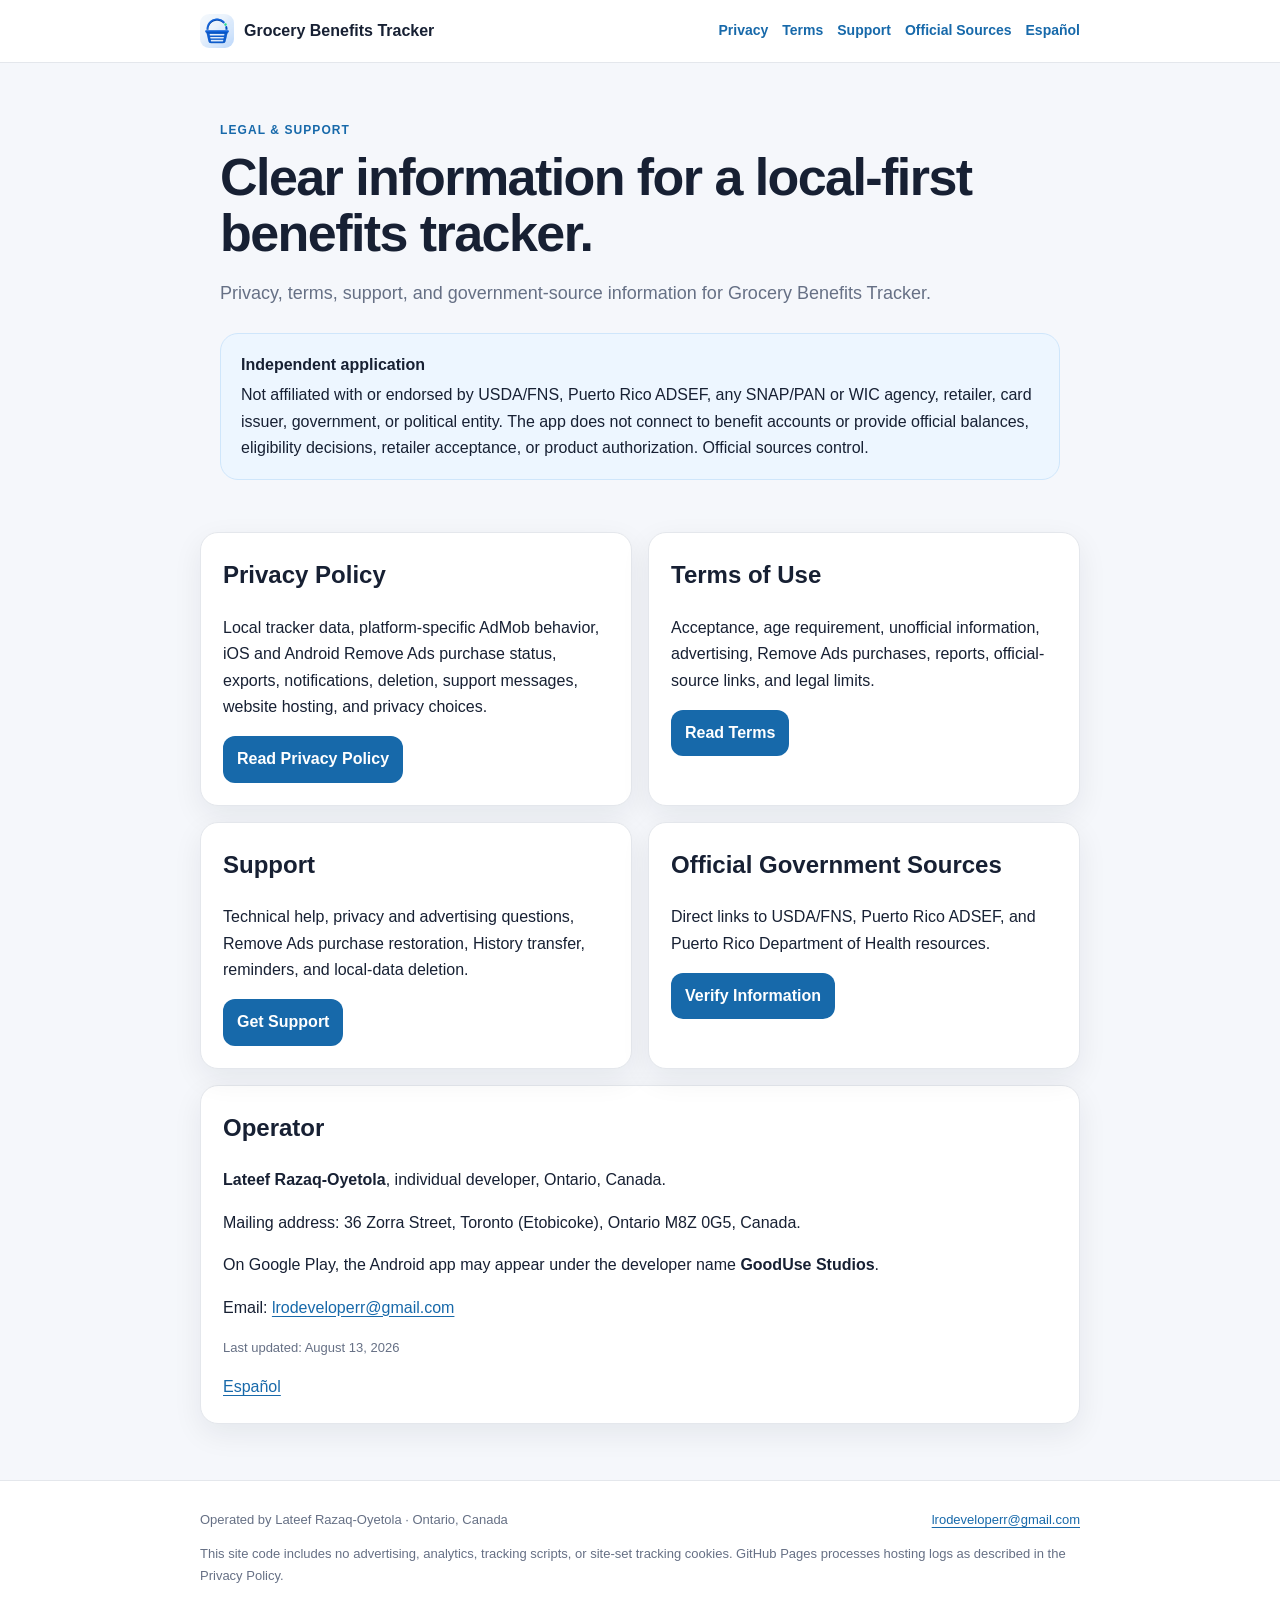
==== commit d3d9d9fa: "Publish clean Grocery Benefits Tracker legal content" ====
--- a/docs/index.html
+++ b/docs/index.html
@@ -1,5 +1,5 @@
-<!doctype html><html lang="en"><head><meta charset="utf-8"><meta name="viewport" content="width=device-width,initial-scale=1"><meta name="description" content="Official legal and support site for Grocery Benefits Tracker."><title>Grocery Benefits Tracker · Legal &amp; Support</title><link rel="stylesheet" href="assets/style.css"><link rel="icon" type="image/png" href="assets/brand-logo.png"><link rel="apple-touch-icon" href="assets/brand-logo.png"><link rel="manifest" href="site.webmanifest"></head><body><a class="skip" href="#main">Skip to content</a><header class="site-header"><div class="header-inner"><a class="brand" href="./"><img class="brand-mark" src="assets/brand-logo.png" alt=""><span>Grocery Benefits Tracker</span></a><nav class="nav" aria-label="Legal navigation"><a href="privacy/">Privacy</a><a href="terms/">Terms</a><a href="support/">Support</a><a href="official-sources/">Official Sources</a><a href="es/">Español</a></nav></div></header><main id="main" class="container">
+<!doctype html><html lang="en"><head><meta charset="utf-8"><meta name="viewport" content="width=device-width,initial-scale=1"><meta name="description" content="Legal and support site for Grocery Benefits Tracker."><title>Grocery Benefits Tracker · Legal &amp; Support</title><link rel="canonical" href="https://lrodeveloperr.github.io/grocery-benefits-tracker/"><link rel="alternate" hreflang="en-US" href="https://lrodeveloperr.github.io/grocery-benefits-tracker/"><link rel="alternate" hreflang="es-PR" href="https://lrodeveloperr.github.io/grocery-benefits-tracker/es/"><link rel="alternate" hreflang="x-default" href="https://lrodeveloperr.github.io/grocery-benefits-tracker/"><meta name="robots" content="index,follow"><meta property="og:type" content="website"><meta property="og:site_name" content="Grocery Benefits Tracker"><meta property="og:locale" content="en_US"><meta property="og:locale:alternate" content="es_PR"><meta property="og:title" content="Grocery Benefits Tracker · Legal &amp; Support"><meta property="og:description" content="Legal and support site for Grocery Benefits Tracker."><meta property="og:url" content="https://lrodeveloperr.github.io/grocery-benefits-tracker/"><meta property="og:image" content="https://lrodeveloperr.github.io/grocery-benefits-tracker/assets/brand-logo.png"><meta property="og:image:width" content="1024"><meta property="og:image:height" content="1024"><meta property="og:image:alt" content="Grocery Benefits Tracker basket logo"><meta name="twitter:card" content="summary"><meta name="twitter:title" content="Grocery Benefits Tracker · Legal &amp; Support"><meta name="twitter:description" content="Legal and support site for Grocery Benefits Tracker."><meta name="twitter:image" content="https://lrodeveloperr.github.io/grocery-benefits-tracker/assets/brand-logo.png"><link rel="stylesheet" href="assets/style.css"><link rel="icon" type="image/png" href="assets/brand-logo.png"><link rel="apple-touch-icon" href="assets/brand-logo.png"><link rel="manifest" href="site.webmanifest"></head><body><a class="skip" href="#main">Skip to content</a><header class="site-header"><div class="header-inner"><a class="brand" href="./"><img class="brand-mark" src="assets/brand-logo.png" alt=""><span>Grocery Benefits Tracker</span></a><nav class="nav" aria-label="Legal navigation"><a href="privacy/">Privacy</a><a href="terms/">Terms</a><a href="support/">Support</a><a href="official-sources/">Official Sources</a><a href="es/">Español</a></nav></div></header><main id="main" class="container">
 <section class="hero"><div class="eyebrow">Legal &amp; Support</div><h1>Clear information for a local-first benefits tracker.</h1><p>Privacy, terms, support, and government-source information for Grocery Benefits Tracker.</p><div class="notice"><strong>Independent application</strong>Not affiliated with or endorsed by USDA/FNS, Puerto Rico ADSEF, any SNAP/PAN or WIC agency, retailer, card issuer, government, or political entity. The app does not connect to benefit accounts or provide official balances, eligibility decisions, retailer acceptance, or product authorization. Official sources control.</div></section>
 <section class="card-grid"><article class="card"><h2>Privacy Policy</h2><p>Local tracker data, platform-specific AdMob behavior, iOS and Android Remove Ads purchase status, exports, notifications, deletion, support messages, website hosting, and privacy choices.</p><a class="button" href="privacy/">Read Privacy Policy</a></article><article class="card"><h2>Terms of Use</h2><p>Acceptance, age requirement, unofficial information, advertising, Remove Ads purchases, reports, official-source links, and legal limits.</p><a class="button" href="terms/">Read Terms</a></article><article class="card"><h2>Support</h2><p>Technical help, privacy and advertising questions, Remove Ads purchase restoration, History transfer, reminders, and local-data deletion.</p><a class="button" href="support/">Get Support</a></article><article class="card"><h2>Official Government Sources</h2><p>Direct links to USDA/FNS, Puerto Rico ADSEF, and Puerto Rico Department of Health resources.</p><a class="button" href="official-sources/">Verify Information</a></article></section>
-<section class="card" style="margin-top:16px"><h2>Operator</h2><p><strong>Lateef Razaq-Oyetola</strong>, individual developer, Ontario, Canada.</p><p>Mailing address: 36 Zorra Street, Toronto (Etobicoke), Ontario M8Z 0G5, Canada.</p><p>On Google Play, the Android app may appear under the developer name <strong>GoodUse Studios</strong>.</p><p>Email: <a href="mailto:lrodeveloperr@gmail.com">lrodeveloperr@gmail.com</a></p><p class="small">Last updated: August 11, 2026</p><p><a href="es/">Español</a></p></section>
+<section class="card" style="margin-top:16px"><h2>Operator</h2><p><strong>Lateef Razaq-Oyetola</strong>, individual developer, Ontario, Canada.</p><p>Mailing address: 36 Zorra Street, Toronto (Etobicoke), Ontario M8Z 0G5, Canada.</p><p>On Google Play, the Android app may appear under the developer name <strong>GoodUse Studios</strong>.</p><p>Email: <a href="mailto:lrodeveloperr@gmail.com">lrodeveloperr@gmail.com</a></p><p class="small">Last updated: August 13, 2026</p><p><a href="es/">Español</a></p></section>
 </main><footer class="footer"><div class="footer-inner"><div class="footer-row"><span>Operated by Lateef Razaq-Oyetola · Ontario, Canada</span><a href="mailto:lrodeveloperr@gmail.com">lrodeveloperr@gmail.com</a></div><p class="small">This site code includes no advertising, analytics, tracking scripts, or site-set tracking cookies. GitHub Pages processes hosting logs as described in the Privacy Policy.</p></div></footer></body></html>
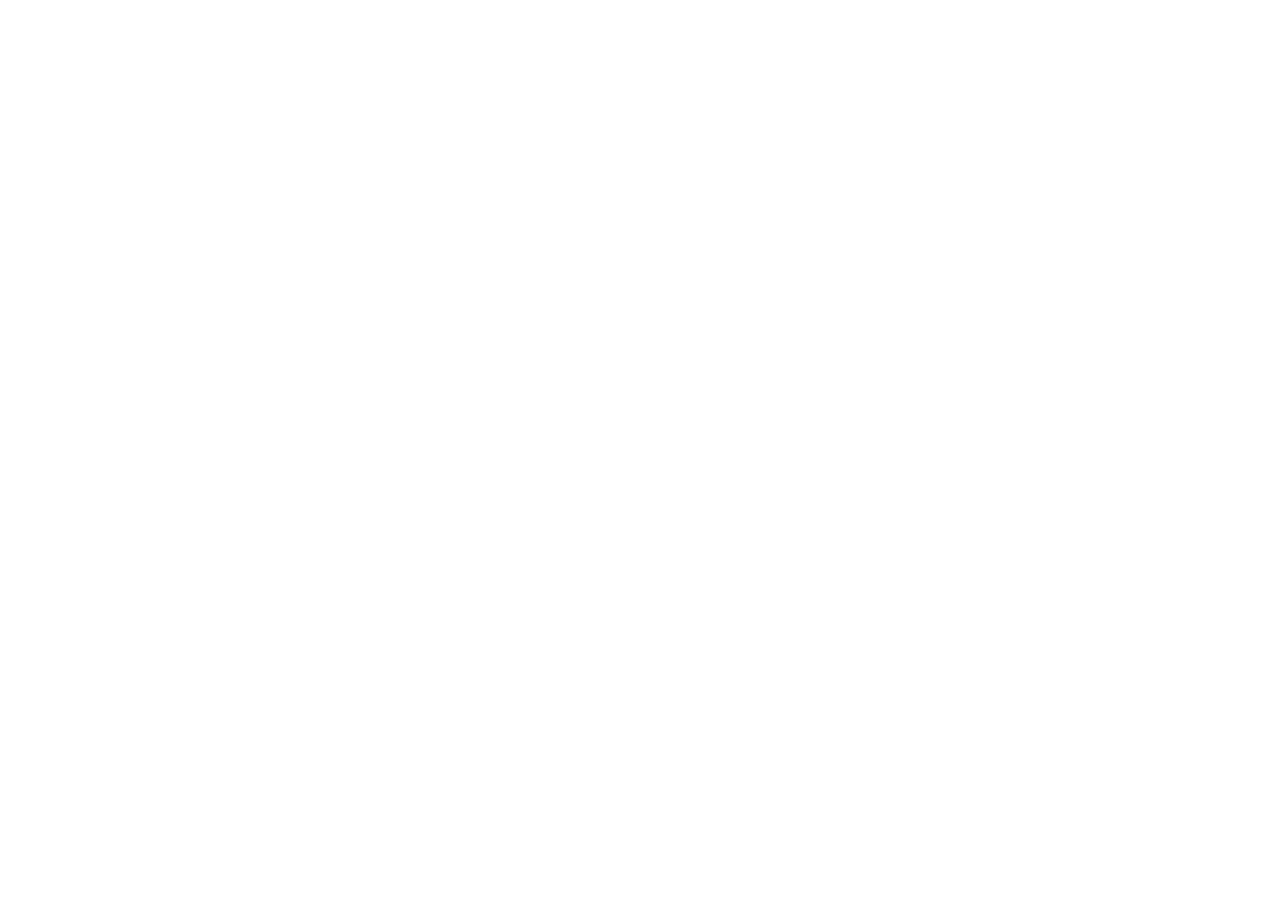
==== commit 6b00e360: "Redirect legacy routes and update current policy source" ====
--- a/docs/index.html
+++ b/docs/index.html
@@ -1,5 +1,2 @@
-<!doctype html><html lang="en"><head><meta charset="utf-8"><meta name="viewport" content="width=device-width,initial-scale=1"><meta name="description" content="Legal and support site for Grocery Benefits Tracker."><title>Grocery Benefits Tracker · Legal &amp; Support</title><link rel="canonical" href="https://lrodeveloperr.github.io/grocery-benefits-tracker/"><link rel="alternate" hreflang="en-US" href="https://lrodeveloperr.github.io/grocery-benefits-tracker/"><link rel="alternate" hreflang="es-PR" href="https://lrodeveloperr.github.io/grocery-benefits-tracker/es/"><link rel="alternate" hreflang="x-default" href="https://lrodeveloperr.github.io/grocery-benefits-tracker/"><meta name="robots" content="index,follow"><meta property="og:type" content="website"><meta property="og:site_name" content="Grocery Benefits Tracker"><meta property="og:locale" content="en_US"><meta property="og:locale:alternate" content="es_PR"><meta property="og:title" content="Grocery Benefits Tracker · Legal &amp; Support"><meta property="og:description" content="Legal and support site for Grocery Benefits Tracker."><meta property="og:url" content="https://lrodeveloperr.github.io/grocery-benefits-tracker/"><meta property="og:image" content="https://lrodeveloperr.github.io/grocery-benefits-tracker/assets/brand-logo.png"><meta property="og:image:width" content="1024"><meta property="og:image:height" content="1024"><meta property="og:image:alt" content="Grocery Benefits Tracker basket logo"><meta name="twitter:card" content="summary"><meta name="twitter:title" content="Grocery Benefits Tracker · Legal &amp; Support"><meta name="twitter:description" content="Legal and support site for Grocery Benefits Tracker."><meta name="twitter:image" content="https://lrodeveloperr.github.io/grocery-benefits-tracker/assets/brand-logo.png"><link rel="stylesheet" href="assets/style.css"><link rel="icon" type="image/png" href="assets/brand-logo.png"><link rel="apple-touch-icon" href="assets/brand-logo.png"><link rel="manifest" href="site.webmanifest"></head><body><a class="skip" href="#main">Skip to content</a><header class="site-header"><div class="header-inner"><a class="brand" href="./"><img class="brand-mark" src="assets/brand-logo.png" alt=""><span>Grocery Benefits Tracker</span></a><nav class="nav" aria-label="Legal navigation"><a href="privacy/">Privacy</a><a href="terms/">Terms</a><a href="support/">Support</a><a href="official-sources/">Official Sources</a><a href="es/">Español</a></nav></div></header><main id="main" class="container">
-<section class="hero"><div class="eyebrow">Legal &amp; Support</div><h1>Clear information for a local-first benefits tracker.</h1><p>Privacy, terms, support, and government-source information for Grocery Benefits Tracker.</p><div class="notice"><strong>Independent application</strong>Not affiliated with or endorsed by USDA/FNS, Puerto Rico ADSEF, any SNAP/PAN or WIC agency, retailer, card issuer, government, or political entity. The app does not connect to benefit accounts or provide official balances, eligibility decisions, retailer acceptance, or product authorization. Official sources control.</div></section>
-<section class="card-grid"><article class="card"><h2>Privacy Policy</h2><p>Local tracker data, platform-specific AdMob behavior, iOS and Android Remove Ads purchase status, exports, notifications, deletion, support messages, website hosting, and privacy choices.</p><a class="button" href="privacy/">Read Privacy Policy</a></article><article class="card"><h2>Terms of Use</h2><p>Acceptance, age requirement, unofficial information, advertising, Remove Ads purchases, reports, official-source links, and legal limits.</p><a class="button" href="terms/">Read Terms</a></article><article class="card"><h2>Support</h2><p>Technical help, privacy and advertising questions, Remove Ads purchase restoration, History transfer, reminders, and local-data deletion.</p><a class="button" href="support/">Get Support</a></article><article class="card"><h2>Official Government Sources</h2><p>Direct links to USDA/FNS, Puerto Rico ADSEF, and Puerto Rico Department of Health resources.</p><a class="button" href="official-sources/">Verify Information</a></article></section>
-<section class="card" style="margin-top:16px"><h2>Operator</h2><p><strong>Lateef Razaq-Oyetola</strong>, individual developer, Ontario, Canada.</p><p>Mailing address: 36 Zorra Street, Toronto (Etobicoke), Ontario M8Z 0G5, Canada.</p><p>On Google Play, the Android app may appear under the developer name <strong>GoodUse Studios</strong>.</p><p>Email: <a href="mailto:lrodeveloperr@gmail.com">lrodeveloperr@gmail.com</a></p><p class="small">Last updated: August 13, 2026</p><p><a href="es/">Español</a></p></section>
-</main><footer class="footer"><div class="footer-inner"><div class="footer-row"><span>Operated by Lateef Razaq-Oyetola · Ontario, Canada</span><a href="mailto:lrodeveloperr@gmail.com">lrodeveloperr@gmail.com</a></div><p class="small">This site code includes no advertising, analytics, tracking scripts, or site-set tracking cookies. GitHub Pages processes hosting logs as described in the Privacy Policy.</p></div></footer></body></html>
+<!doctype html>
+<html lang="en"><head><meta charset="utf-8"><meta name="viewport" content="width=device-width,initial-scale=1"><meta name="robots" content="noindex,follow"><meta http-equiv="refresh" content="0; url=https://lrodeveloperr.github.io/grocery-benefits-tracker/"><link rel="canonical" href="https://lrodeveloperr.github.io/grocery-benefits-tracker/"><title>Grocery Benefits Tracker · Moved</title></head><body><main><h1>This page has moved</h1><p>Continue to the Grocery Benefits Tracker legal and support site.</p><p><a href="https://lrodeveloperr.github.io/grocery-benefits-tracker/">Continue</a></p></main></body></html>
